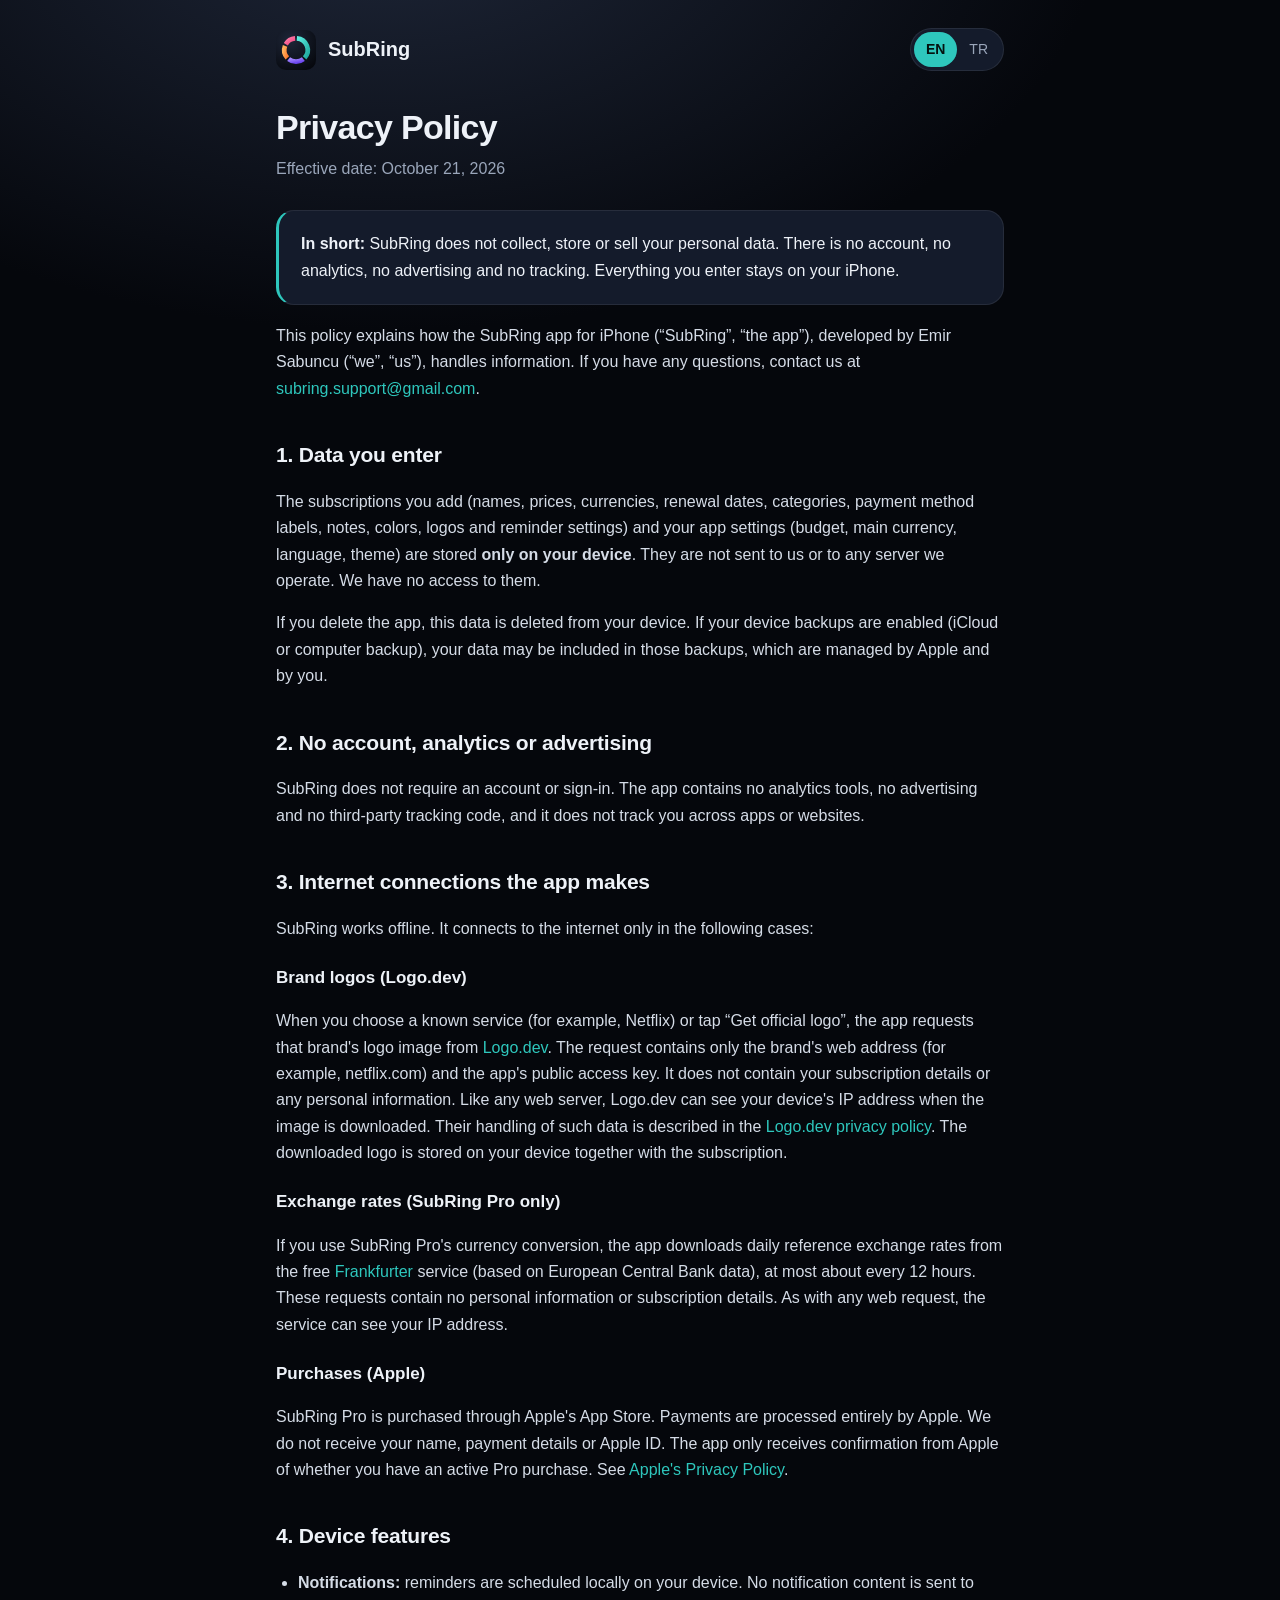
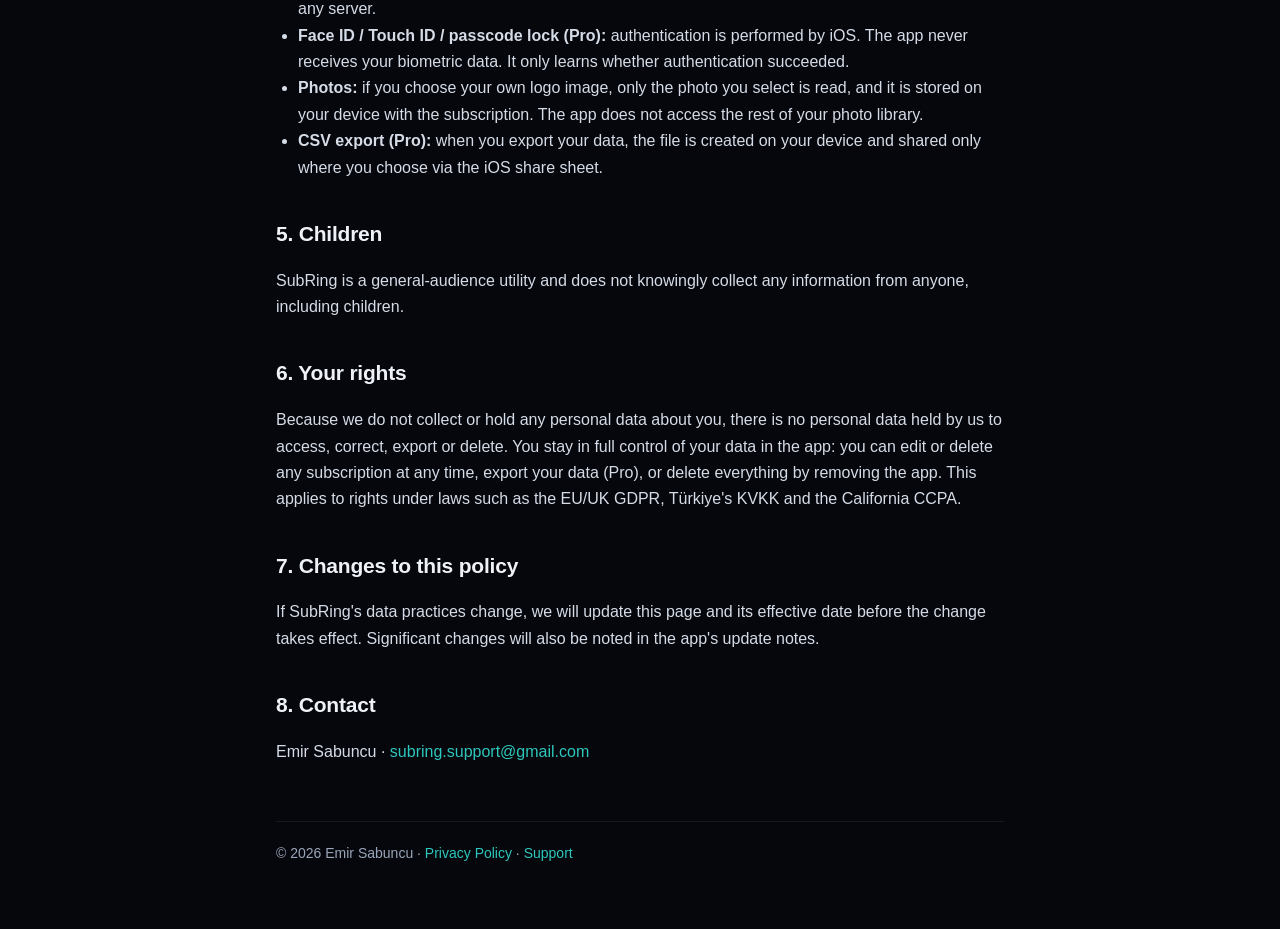
==== privacy/index.html @ 9c8dc2fd "Add website" ====
<!doctype html>
<html lang="en">
<head>
<meta charset="utf-8">
<meta name="viewport" content="width=device-width, initial-scale=1">
<title>Privacy Policy – SubRing</title>
<meta name="baslik-en" content="Privacy Policy – SubRing">
<meta name="baslik-tr" content="Gizlilik Politikası – SubRing">
<meta name="description" content="SubRing – subscription tracker for iPhone.">
<link rel="icon" href="data:image/svg+xml,%3Csvg%20viewBox%3D%220%200%201024%201024%22%20xmlns%3D%22http%3A//www.w3.org/2000/svg%22%3E%3Cdefs%3E%3CradialGradient%20id%3D%22lb%22%20cx%3D%22.35%22%20cy%3D%22.25%22%20r%3D%22.9%22%3E%3Cstop%20offset%3D%220%22%20stop-color%3D%22%231E2638%22/%3E%3Cstop%20offset%3D%221%22%20stop-color%3D%22%2305070C%22/%3E%3C/radialGradient%3E%3ClinearGradient%20id%3D%22l1%22%20x1%3D%220%22%20y1%3D%220%22%20x2%3D%221%22%20y2%3D%221%22%3E%3Cstop%20offset%3D%220%22%20stop-color%3D%22%235EF0E2%22/%3E%3Cstop%20offset%3D%221%22%20stop-color%3D%22%231FA89F%22/%3E%3C/linearGradient%3E%3ClinearGradient%20id%3D%22l2%22%20x1%3D%220%22%20y1%3D%220%22%20x2%3D%221%22%20y2%3D%221%22%3E%3Cstop%20offset%3D%220%22%20stop-color%3D%22%23A88BFF%22/%3E%3Cstop%20offset%3D%221%22%20stop-color%3D%22%236A45F0%22/%3E%3C/linearGradient%3E%3ClinearGradient%20id%3D%22l3%22%20x1%3D%220%22%20y1%3D%220%22%20x2%3D%221%22%20y2%3D%221%22%3E%3Cstop%20offset%3D%220%22%20stop-color%3D%22%23FFB15C%22/%3E%3Cstop%20offset%3D%221%22%20stop-color%3D%22%23FF7A2E%22/%3E%3C/linearGradient%3E%3ClinearGradient%20id%3D%22l4%22%20x1%3D%220%22%20y1%3D%220%22%20x2%3D%221%22%20y2%3D%221%22%3E%3Cstop%20offset%3D%220%22%20stop-color%3D%22%23FF7DAA%22/%3E%3Cstop%20offset%3D%221%22%20stop-color%3D%22%23F0407A%22/%3E%3C/linearGradient%3E%3C/defs%3E%3Crect%20width%3D%221024%22%20height%3D%221024%22%20fill%3D%22url%28%23lb%29%22/%3E%3Cg%20fill%3D%22none%22%20stroke-width%3D%22120%22%3E%3Cpath%20d%3D%22M534.6%20212.9A300%20300%200%200%201%20733.3%20714.6%22%20stroke%3D%22url%28%23l1%29%22/%3E%3Cpath%20d%3D%22M700.3%20745.5A300%20300%200%200%201%20323.7%20745.5%22%20stroke%3D%22url%28%23l2%29%22/%3E%3Cpath%20d%3D%22M290.7%20714.6A300%20300%200%200%201%20231.7%20405.1%22%20stroke%3D%22url%28%23l3%29%22/%3E%3Cpath%20d%3D%22M250.9%20364.2A300%20300%200%200%201%20489.4%20212.9%22%20stroke%3D%22url%28%23l4%29%22/%3E%3C/g%3E%3C/svg%3E">
<link rel="stylesheet" href="../stil.css">
<script src="../dil.js"></script>
</head>
<body>
<div class="kap">
<header>
  <a class="marka" href="../"><svg viewBox="0 0 1024 1024" aria-hidden="true"><defs><radialGradient id="lb" cx=".35" cy=".25" r=".9"><stop offset="0" stop-color="#1E2638"/><stop offset="1" stop-color="#05070C"/></radialGradient><linearGradient id="l1" x1="0" y1="0" x2="1" y2="1"><stop offset="0" stop-color="#5EF0E2"/><stop offset="1" stop-color="#1FA89F"/></linearGradient><linearGradient id="l2" x1="0" y1="0" x2="1" y2="1"><stop offset="0" stop-color="#A88BFF"/><stop offset="1" stop-color="#6A45F0"/></linearGradient><linearGradient id="l3" x1="0" y1="0" x2="1" y2="1"><stop offset="0" stop-color="#FFB15C"/><stop offset="1" stop-color="#FF7A2E"/></linearGradient><linearGradient id="l4" x1="0" y1="0" x2="1" y2="1"><stop offset="0" stop-color="#FF7DAA"/><stop offset="1" stop-color="#F0407A"/></linearGradient></defs><rect width="1024" height="1024" fill="url(#lb)"/><g fill="none" stroke-width="120"><path d="M534.6 212.9A300 300 0 0 1 733.3 714.6" stroke="url(#l1)"/><path d="M700.3 745.5A300 300 0 0 1 323.7 745.5" stroke="url(#l2)"/><path d="M290.7 714.6A300 300 0 0 1 231.7 405.1" stroke="url(#l3)"/><path d="M250.9 364.2A300 300 0 0 1 489.4 212.9" stroke="url(#l4)"/></g></svg><span>SubRing</span></a>
  <div class="dil" role="group" aria-label="Language">
    <button type="button" data-sec="en" aria-pressed="true">EN</button>
    <button type="button" data-sec="tr" aria-pressed="false">TR</button>
  </div>
</header>

<article data-dil="en">
  <h1>Privacy Policy</h1>
  <p class="alt">Effective date: October 21, 2026</p>
  <div class="kart ozet">
    <strong>In short:</strong> SubRing does not collect, store or sell your personal data. There is no account, no analytics, no advertising and no tracking. Everything you enter stays on your iPhone.
  </div>

  <p>This policy explains how the SubRing app for iPhone (“SubRing”, “the app”), developed by Emir Sabuncu (“we”, “us”), handles information. If you have any questions, contact us at <a href="mailto:subring.support@gmail.com">subring.support@gmail.com</a>.</p>

  <h2>1. Data you enter</h2>
  <p>The subscriptions you add (names, prices, currencies, renewal dates, categories, payment method labels, notes, colors, logos and reminder settings) and your app settings (budget, main currency, language, theme) are stored <strong>only on your device</strong>. They are not sent to us or to any server we operate. We have no access to them.</p>
  <p>If you delete the app, this data is deleted from your device. If your device backups are enabled (iCloud or computer backup), your data may be included in those backups, which are managed by Apple and by you.</p>

  <h2>2. No account, analytics or advertising</h2>
  <p>SubRing does not require an account or sign-in. The app contains no analytics tools, no advertising and no third-party tracking code, and it does not track you across apps or websites.</p>

  <h2>3. Internet connections the app makes</h2>
  <p>SubRing works offline. It connects to the internet only in the following cases:</p>
  <h3>Brand logos (Logo.dev)</h3>
  <p>When you choose a known service (for example, Netflix) or tap “Get official logo”, the app requests that brand's logo image from <a href="https://logo.dev">Logo.dev</a>. The request contains only the brand's web address (for example, netflix.com) and the app's public access key. It does not contain your subscription details or any personal information. Like any web server, Logo.dev can see your device's IP address when the image is downloaded. Their handling of such data is described in the <a href="https://logo.dev/legal/privacy">Logo.dev privacy policy</a>. The downloaded logo is stored on your device together with the subscription.</p>
  <h3>Exchange rates (SubRing Pro only)</h3>
  <p>If you use SubRing Pro's currency conversion, the app downloads daily reference exchange rates from the free <a href="https://frankfurter.dev">Frankfurter</a> service (based on European Central Bank data), at most about every 12 hours. These requests contain no personal information or subscription details. As with any web request, the service can see your IP address.</p>
  <h3>Purchases (Apple)</h3>
  <p>SubRing Pro is purchased through Apple's App Store. Payments are processed entirely by Apple. We do not receive your name, payment details or Apple ID. The app only receives confirmation from Apple of whether you have an active Pro purchase. See <a href="https://www.apple.com/legal/privacy/">Apple's Privacy Policy</a>.</p>

  <h2>4. Device features</h2>
  <ul>
    <li><strong>Notifications:</strong> reminders are scheduled locally on your device. No notification content is sent to any server.</li>
    <li><strong>Face ID / Touch ID / passcode lock (Pro):</strong> authentication is performed by iOS. The app never receives your biometric data. It only learns whether authentication succeeded.</li>
    <li><strong>Photos:</strong> if you choose your own logo image, only the photo you select is read, and it is stored on your device with the subscription. The app does not access the rest of your photo library.</li>
    <li><strong>CSV export (Pro):</strong> when you export your data, the file is created on your device and shared only where you choose via the iOS share sheet.</li>
  </ul>

  <h2>5. Children</h2>
  <p>SubRing is a general-audience utility and does not knowingly collect any information from anyone, including children.</p>

  <h2>6. Your rights</h2>
  <p>Because we do not collect or hold any personal data about you, there is no personal data held by us to access, correct, export or delete. You stay in full control of your data in the app: you can edit or delete any subscription at any time, export your data (Pro), or delete everything by removing the app. This applies to rights under laws such as the EU/UK GDPR, Türkiye's KVKK and the California CCPA.</p>

  <h2>7. Changes to this policy</h2>
  <p>If SubRing's data practices change, we will update this page and its effective date before the change takes effect. Significant changes will also be noted in the app's update notes.</p>

  <h2>8. Contact</h2>
  <p>Emir Sabuncu · <a href="mailto:subring.support@gmail.com">subring.support@gmail.com</a></p>
</article>

<article data-dil="tr" hidden>
  <h1>Gizlilik Politikası</h1>
  <p class="alt">Yürürlük tarihi: 21 Ekim 2026</p>
  <div class="kart ozet">
    <strong>Kısaca:</strong> SubRing kişisel verilerini toplamaz, saklamaz ve satmaz. Hesap, analiz aracı, reklam ya da takip yoktur. Girdiğin her şey iPhone'unda kalır.
  </div>

  <p>Bu politika, Emir Sabuncu (“biz”) tarafından geliştirilen iPhone uygulaması SubRing'in (“uygulama”) bilgileri nasıl ele aldığını açıklar. Sorularını <a href="mailto:subring.support@gmail.com">subring.support@gmail.com</a> adresine iletebilirsin.</p>

  <h2>1. Girdiğin veriler</h2>
  <p>Eklediğin abonelikler (ad, fiyat, para birimi, yenileme tarihi, kategori, ödeme yöntemi etiketi, notlar, renk, logo ve hatırlatma ayarları) ve uygulama ayarların (bütçe, ana para birimi, dil, tema) <strong>yalnızca cihazında</strong> saklanır. Bize ya da işlettiğimiz herhangi bir sunucuya gönderilmez. Bu verilere erişimimiz yoktur.</p>
  <p>Uygulamayı silersen bu veriler de cihazından silinir. Cihaz yedeklemesi açıksa (iCloud ya da bilgisayar yedeği), verilerin bu yedeklere dahil olabilir. Bu yedekler Apple ve senin tarafından yönetilir.</p>

  <h2>2. Hesap, analiz ve reklam yok</h2>
  <p>SubRing hesap ya da oturum açma gerektirmez. Uygulamada analiz aracı, reklam veya üçüncü taraf takip kodu bulunmaz. Seni diğer uygulama ve web sitelerinde takip etmez.</p>

  <h2>3. Uygulamanın internet bağlantıları</h2>
  <p>SubRing internetsiz çalışır. Yalnızca şu durumlarda internete bağlanır:</p>
  <h3>Marka logoları (Logo.dev)</h3>
  <p>Bilinen bir servisi seçtiğinde (örneğin Netflix) ya da “Resmi logoyu getir”e dokunduğunda uygulama, o markanın logosunu <a href="https://logo.dev">Logo.dev</a> servisinden ister. İstek yalnızca markanın web adresini (örneğin netflix.com) ve uygulamanın herkese açık erişim anahtarını içerir. Abonelik bilgilerini ya da kişisel bir bilgiyi içermez. Her web sunucusunda olduğu gibi Logo.dev, görsel indirilirken cihazının IP adresini görebilir. Bu verinin nasıl işlendiği <a href="https://logo.dev/legal/privacy">Logo.dev gizlilik politikasında</a> açıklanır. İndirilen logo, abonelikle birlikte cihazında saklanır.</p>
  <h3>Döviz kurları (yalnızca SubRing Pro)</h3>
  <p>SubRing Pro'nun döviz çevirisini kullanırsan uygulama, Avrupa Merkez Bankası verilerine dayanan ücretsiz <a href="https://frankfurter.dev">Frankfurter</a> servisinden günlük referans kurlarını en fazla yaklaşık 12 saatte bir indirir. Bu istekler kişisel bilgi ya da abonelik bilgisi içermez. Her web isteğinde olduğu gibi servis IP adresini görebilir.</p>
  <h3>Satın almalar (Apple)</h3>
  <p>SubRing Pro, Apple'ın App Store'u üzerinden satın alınır. Ödemeler tamamen Apple tarafından işlenir. Adın, ödeme bilgilerin ya da Apple kimliğin bize ulaşmaz. Uygulama Apple'dan yalnızca aktif bir Pro satın alımın olup olmadığı bilgisini alır. Ayrıntılar için <a href="https://www.apple.com/tr/legal/privacy/">Apple Gizlilik Politikası</a>'na bakabilirsin.</p>

  <h2>4. Cihaz özellikleri</h2>
  <ul>
    <li><strong>Bildirimler:</strong> hatırlatmalar cihazında yerel olarak planlanır. Bildirim içeriği hiçbir sunucuya gönderilmez.</li>
    <li><strong>Face ID / Touch ID / parola kilidi (Pro):</strong> doğrulamayı iOS yapar. Uygulama biyometrik verilerine asla erişmez, yalnızca doğrulamanın başarılı olup olmadığını öğrenir.</li>
    <li><strong>Fotoğraflar:</strong> kendi logo görselini seçersen yalnızca seçtiğin fotoğraf okunur ve abonelikle birlikte cihazında saklanır. Uygulama fotoğraf arşivinin geri kalanına erişmez.</li>
    <li><strong>CSV dışa aktarma (Pro):</strong> verilerini dışa aktardığında dosya cihazında oluşturulur ve yalnızca iOS paylaşım ekranında seçtiğin yere gönderilir.</li>
  </ul>

  <h2>5. Çocuklar</h2>
  <p>SubRing genel kullanıcı kitlesine yönelik bir araçtır ve çocuklar dahil hiç kimseden bilerek bilgi toplamaz.</p>

  <h2>6. Hakların</h2>
  <p>Hakkında kişisel veri toplamadığımız ve saklamadığımız için, elimizde erişebileceğin, düzeltebileceğin, aktarabileceğin ya da silebileceğin kişisel verin bulunmaz. Uygulamadaki verilerin tamamen senin kontrolündedir: istediğin zaman bir aboneliği düzenleyebilir ya da silebilir, verilerini dışa aktarabilir (Pro) veya uygulamayı silerek hepsini kaldırabilirsin. Bu durum 6698 sayılı KVKK, AB/Birleşik Krallık GDPR ve Kaliforniya CCPA gibi düzenlemelerdeki haklar için de geçerlidir.</p>

  <h2>7. Bu politikadaki değişiklikler</h2>
  <p>SubRing'in veri uygulamaları değişirse, değişiklik yürürlüğe girmeden önce bu sayfayı ve yürürlük tarihini güncelleriz. Önemli değişiklikler ayrıca uygulamanın güncelleme notlarında belirtilir.</p>

  <h2>8. İletişim</h2>
  <p>Emir Sabuncu · <a href="mailto:subring.support@gmail.com">subring.support@gmail.com</a></p>
</article>

<footer>
  <div data-dil="en">© 2026 Emir Sabuncu · <a href="../privacy/">Privacy Policy</a> · <a href="../support/">Support</a></div>
  <div data-dil="tr" hidden>© 2026 Emir Sabuncu · <a href="../privacy/">Gizlilik Politikası</a> · <a href="../support/">Destek</a></div>
</footer>
</div>
</body>
</html>
---- stil.css ----
:root{
  --bg:#05070C; --bg2:#121826; --kart:#141b2b; --kenar:rgba(255,255,255,.08);
  --yazi:#EEF2F8; --soluk:#9AA6BA; --vurgu:#2EC7BD;
  color-scheme: dark;
}
*{box-sizing:border-box}
html{-webkit-text-size-adjust:100%}
body{
  margin:0; min-height:100vh; color:var(--yazi);
  font:16px/1.65 -apple-system,BlinkMacSystemFont,"SF Pro Text","Segoe UI",Roboto,Helvetica,Arial,sans-serif;
  background:radial-gradient(1200px 700px at 30% -10%,#1E2638 0%,var(--bg) 60%) fixed,var(--bg);
}
a{color:var(--vurgu);text-decoration:none}
a:hover{text-decoration:underline}
.kap{max-width:760px;margin:0 auto;padding:28px 16px 64px}
header{display:flex;align-items:center;justify-content:space-between;gap:12px;margin-bottom:36px}
.marka{display:flex;align-items:center;gap:12px;color:var(--yazi);font-weight:700;font-size:20px}
.marka:hover{text-decoration:none}
.marka svg{width:40px;height:40px;border-radius:10px;flex:none}
.dil{display:flex;background:var(--kart);border:1px solid var(--kenar);border-radius:999px;padding:3px}
.dil button{all:unset;cursor:pointer;padding:6px 12px;border-radius:999px;font-size:14px;color:var(--soluk)}
.dil button[aria-pressed="true"]{background:var(--vurgu);color:#04110F;font-weight:600}
h1{font-size:34px;line-height:1.2;margin:0 0 8px;letter-spacing:-.02em}
h2{font-size:21px;margin:36px 0 10px;letter-spacing:-.01em}
h3{font-size:17px;margin:22px 0 6px}
p,li{color:#D5DCE7}
.alt{color:var(--soluk);margin:0 0 28px}
.kart{background:var(--kart);border:1px solid var(--kenar);border-radius:18px;padding:20px 22px;margin:18px 0}
.ozet{border-left:3px solid var(--vurgu)}
ul{padding-left:22px}
.izgara{display:grid;gap:14px;grid-template-columns:repeat(auto-fit,minmax(220px,1fr));margin-top:28px}
.izgara a.kart{display:block;margin:0;color:var(--yazi);transition:transform .15s,border-color .15s}
.izgara a.kart:hover{text-decoration:none;transform:translateY(-2px);border-color:rgba(46,199,189,.5)}
.izgara a.kart strong{display:block;font-size:17px;margin-bottom:4px}
.izgara a.kart span{color:var(--soluk);font-size:15px}
.posta{display:inline-block;margin-top:6px;padding:10px 16px;border-radius:12px;background:var(--vurgu);color:#04110F;font-weight:600}
.posta:hover{text-decoration:none;filter:brightness(1.08)}
footer{margin-top:56px;padding-top:20px;border-top:1px solid var(--kenar);color:var(--soluk);font-size:14px}
[lang]:not(html)[hidden]{display:none}
@media (max-width:520px){h1{font-size:28px}}
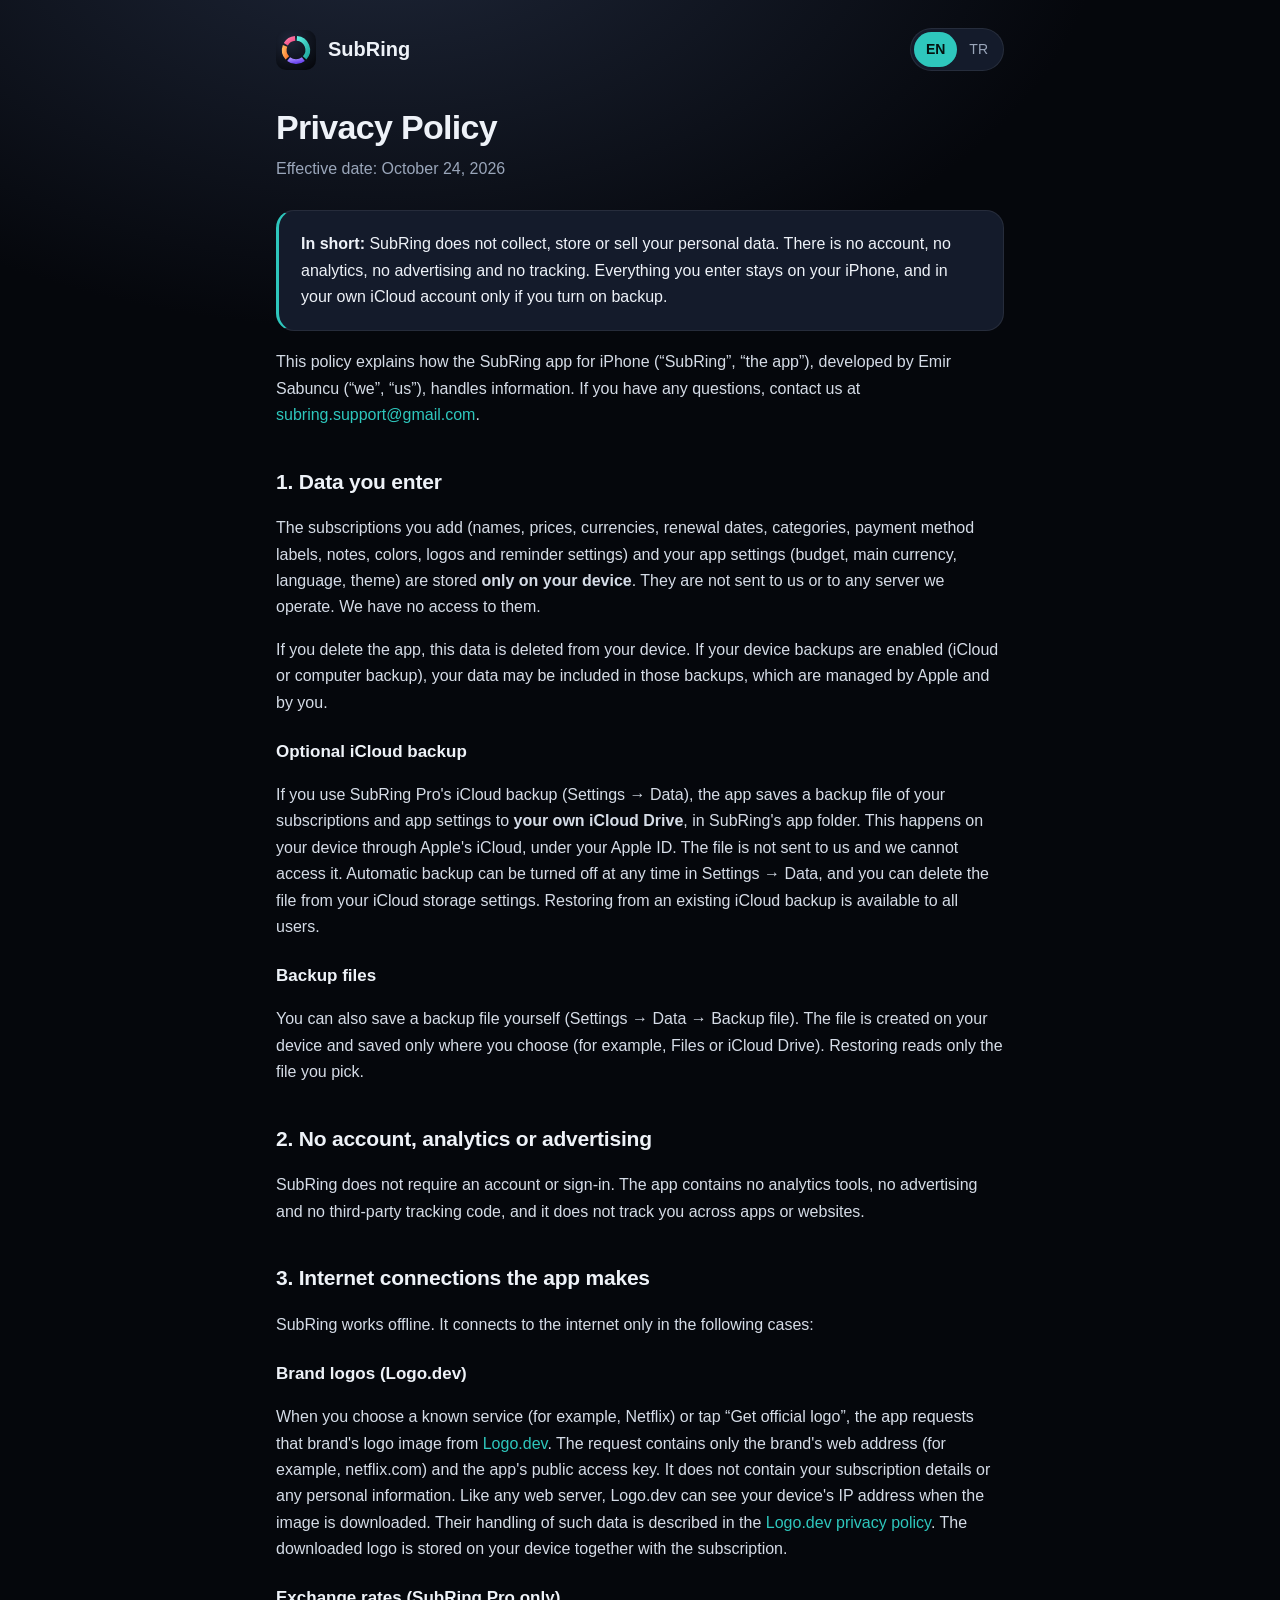
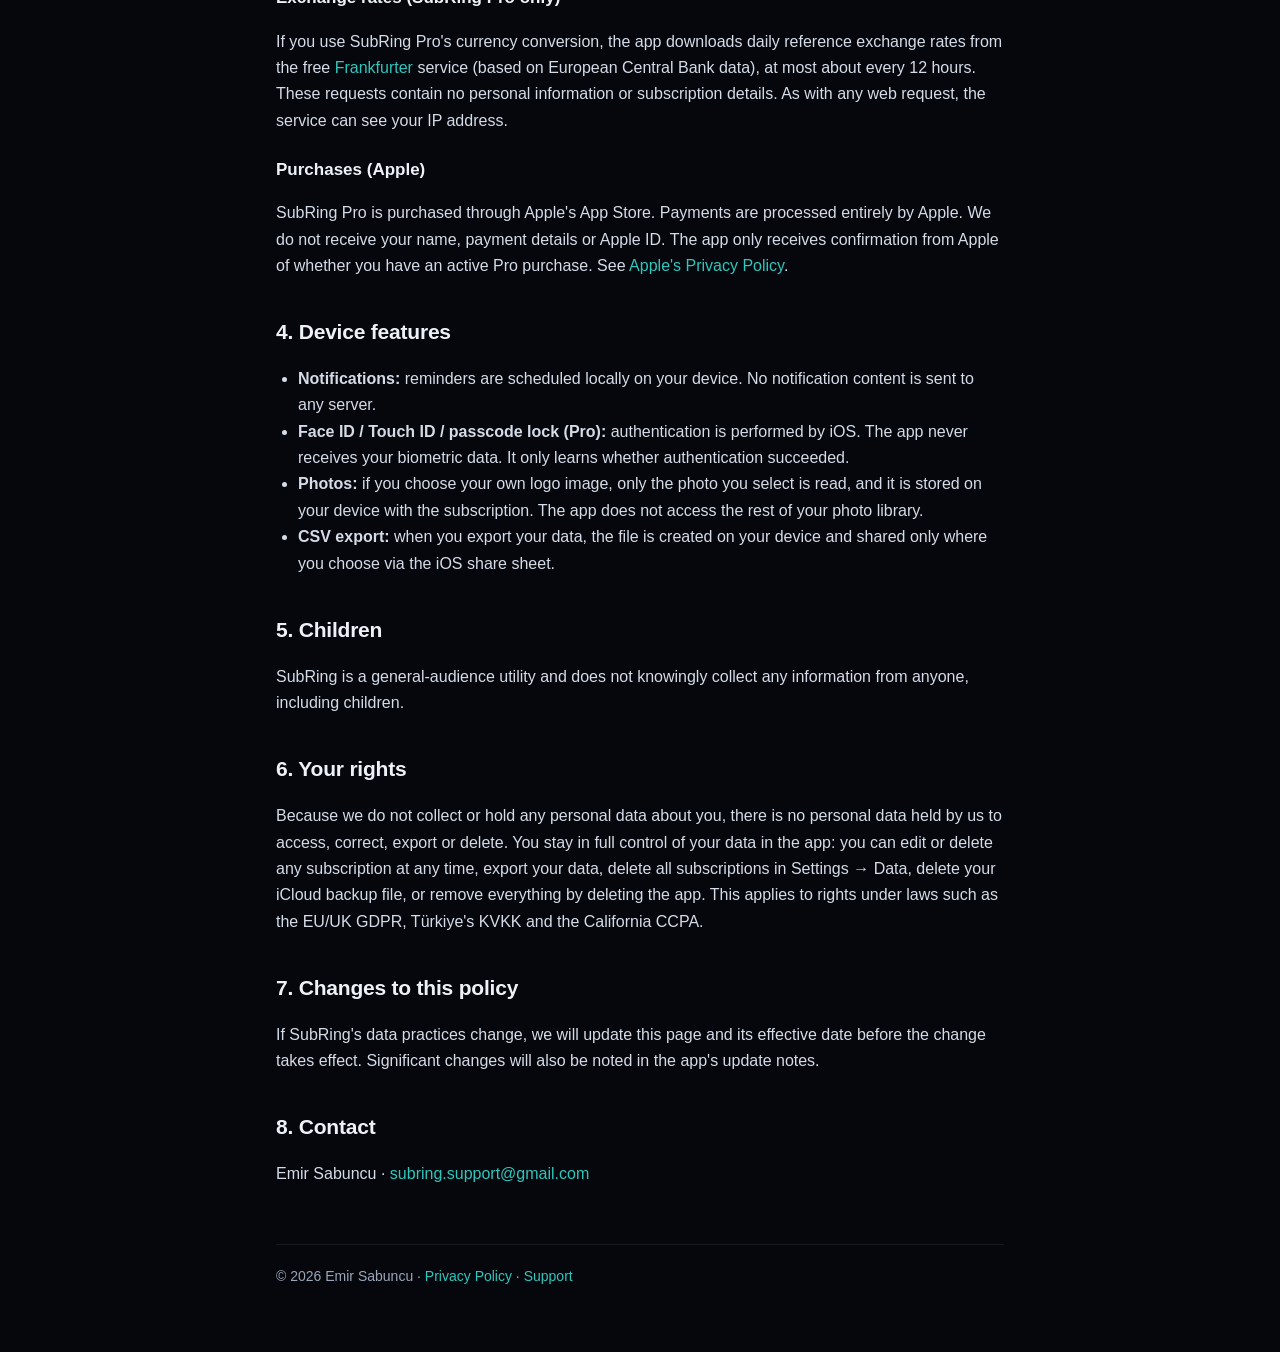
==== commit 6c2f2a34: "Add files via upload" ====
--- a/privacy/index.html
+++ b/privacy/index.html
@@ -23,9 +23,9 @@
 
 <article data-dil="en">
   <h1>Privacy Policy</h1>
-  <p class="alt">Effective date: October 21, 2026</p>
+  <p class="alt">Effective date: October 24, 2026</p>
   <div class="kart ozet">
-    <strong>In short:</strong> SubRing does not collect, store or sell your personal data. There is no account, no analytics, no advertising and no tracking. Everything you enter stays on your iPhone.
+    <strong>In short:</strong> SubRing does not collect, store or sell your personal data. There is no account, no analytics, no advertising and no tracking. Everything you enter stays on your iPhone, and in your own iCloud account only if you turn on backup.
   </div>
 
   <p>This policy explains how the SubRing app for iPhone (“SubRing”, “the app”), developed by Emir Sabuncu (“we”, “us”), handles information. If you have any questions, contact us at <a href="mailto:subring.support@gmail.com">subring.support@gmail.com</a>.</p>
@@ -33,6 +33,10 @@
   <h2>1. Data you enter</h2>
   <p>The subscriptions you add (names, prices, currencies, renewal dates, categories, payment method labels, notes, colors, logos and reminder settings) and your app settings (budget, main currency, language, theme) are stored <strong>only on your device</strong>. They are not sent to us or to any server we operate. We have no access to them.</p>
   <p>If you delete the app, this data is deleted from your device. If your device backups are enabled (iCloud or computer backup), your data may be included in those backups, which are managed by Apple and by you.</p>
+  <h3>Optional iCloud backup</h3>
+  <p>If you use SubRing Pro's iCloud backup (Settings → Data), the app saves a backup file of your subscriptions and app settings to <strong>your own iCloud Drive</strong>, in SubRing's app folder. This happens on your device through Apple's iCloud, under your Apple ID. The file is not sent to us and we cannot access it. Automatic backup can be turned off at any time in Settings → Data, and you can delete the file from your iCloud storage settings. Restoring from an existing iCloud backup is available to all users.</p>
+  <h3>Backup files</h3>
+  <p>You can also save a backup file yourself (Settings → Data → Backup file). The file is created on your device and saved only where you choose (for example, Files or iCloud Drive). Restoring reads only the file you pick.</p>
 
   <h2>2. No account, analytics or advertising</h2>
   <p>SubRing does not require an account or sign-in. The app contains no analytics tools, no advertising and no third-party tracking code, and it does not track you across apps or websites.</p>
@@ -51,14 +55,14 @@
     <li><strong>Notifications:</strong> reminders are scheduled locally on your device. No notification content is sent to any server.</li>
     <li><strong>Face ID / Touch ID / passcode lock (Pro):</strong> authentication is performed by iOS. The app never receives your biometric data. It only learns whether authentication succeeded.</li>
     <li><strong>Photos:</strong> if you choose your own logo image, only the photo you select is read, and it is stored on your device with the subscription. The app does not access the rest of your photo library.</li>
-    <li><strong>CSV export (Pro):</strong> when you export your data, the file is created on your device and shared only where you choose via the iOS share sheet.</li>
+    <li><strong>CSV export:</strong> when you export your data, the file is created on your device and shared only where you choose via the iOS share sheet.</li>
   </ul>
 
   <h2>5. Children</h2>
   <p>SubRing is a general-audience utility and does not knowingly collect any information from anyone, including children.</p>
 
   <h2>6. Your rights</h2>
-  <p>Because we do not collect or hold any personal data about you, there is no personal data held by us to access, correct, export or delete. You stay in full control of your data in the app: you can edit or delete any subscription at any time, export your data (Pro), or delete everything by removing the app. This applies to rights under laws such as the EU/UK GDPR, Türkiye's KVKK and the California CCPA.</p>
+  <p>Because we do not collect or hold any personal data about you, there is no personal data held by us to access, correct, export or delete. You stay in full control of your data in the app: you can edit or delete any subscription at any time, export your data, delete all subscriptions in Settings → Data, delete your iCloud backup file, or remove everything by deleting the app. This applies to rights under laws such as the EU/UK GDPR, Türkiye's KVKK and the California CCPA.</p>
 
   <h2>7. Changes to this policy</h2>
   <p>If SubRing's data practices change, we will update this page and its effective date before the change takes effect. Significant changes will also be noted in the app's update notes.</p>
@@ -69,9 +73,9 @@
 
 <article data-dil="tr" hidden>
   <h1>Gizlilik Politikası</h1>
-  <p class="alt">Yürürlük tarihi: 21 Ekim 2026</p>
+  <p class="alt">Yürürlük tarihi: 24 Ekim 2026</p>
   <div class="kart ozet">
-    <strong>Kısaca:</strong> SubRing kişisel verilerini toplamaz, saklamaz ve satmaz. Hesap, analiz aracı, reklam ya da takip yoktur. Girdiğin her şey iPhone'unda kalır.
+    <strong>Kısaca:</strong> SubRing kişisel verilerini toplamaz, saklamaz ve satmaz. Hesap, analiz aracı, reklam ya da takip yoktur. Girdiğin her şey iPhone'unda kalır; yalnızca yedeklemeyi açarsan kendi iCloud hesabına da kaydedilir.
   </div>
 
   <p>Bu politika, Emir Sabuncu (“biz”) tarafından geliştirilen iPhone uygulaması SubRing'in (“uygulama”) bilgileri nasıl ele aldığını açıklar. Sorularını <a href="mailto:subring.support@gmail.com">subring.support@gmail.com</a> adresine iletebilirsin.</p>
@@ -79,6 +83,10 @@
   <h2>1. Girdiğin veriler</h2>
   <p>Eklediğin abonelikler (ad, fiyat, para birimi, yenileme tarihi, kategori, ödeme yöntemi etiketi, notlar, renk, logo ve hatırlatma ayarları) ve uygulama ayarların (bütçe, ana para birimi, dil, tema) <strong>yalnızca cihazında</strong> saklanır. Bize ya da işlettiğimiz herhangi bir sunucuya gönderilmez. Bu verilere erişimimiz yoktur.</p>
   <p>Uygulamayı silersen bu veriler de cihazından silinir. Cihaz yedeklemesi açıksa (iCloud ya da bilgisayar yedeği), verilerin bu yedeklere dahil olabilir. Bu yedekler Apple ve senin tarafından yönetilir.</p>
+  <h3>İsteğe bağlı iCloud yedeği</h3>
+  <p>SubRing Pro'nun iCloud yedeğini kullanırsan (Ayarlar → Veriler), uygulama aboneliklerinin ve uygulama ayarlarının yedek dosyasını <strong>kendi iCloud Drive'ına</strong>, SubRing'in uygulama klasörüne kaydeder. Bu işlem cihazında, Apple kimliğinle ve Apple'ın iCloud hizmeti üzerinden yapılır. Dosya bize gönderilmez ve ona erişimimiz yoktur. Otomatik yedeği Ayarlar → Veriler'den istediğin zaman kapatabilir, dosyayı iCloud depolama ayarlarından silebilirsin. Var olan bir iCloud yedeğinden geri yükleme tüm kullanıcılar için ücretsizdir.</p>
+  <h3>Yedek dosyaları</h3>
+  <p>Yedek dosyasını kendin de kaydedebilirsin (Ayarlar → Veriler → Yedek dosyası). Dosya cihazında oluşturulur ve yalnızca seçtiğin yere (örneğin Dosyalar ya da iCloud Drive) kaydedilir. Geri yüklerken yalnızca seçtiğin dosya okunur.</p>
 
   <h2>2. Hesap, analiz ve reklam yok</h2>
   <p>SubRing hesap ya da oturum açma gerektirmez. Uygulamada analiz aracı, reklam veya üçüncü taraf takip kodu bulunmaz. Seni diğer uygulama ve web sitelerinde takip etmez.</p>
@@ -97,14 +105,14 @@
     <li><strong>Bildirimler:</strong> hatırlatmalar cihazında yerel olarak planlanır. Bildirim içeriği hiçbir sunucuya gönderilmez.</li>
     <li><strong>Face ID / Touch ID / parola kilidi (Pro):</strong> doğrulamayı iOS yapar. Uygulama biyometrik verilerine asla erişmez, yalnızca doğrulamanın başarılı olup olmadığını öğrenir.</li>
     <li><strong>Fotoğraflar:</strong> kendi logo görselini seçersen yalnızca seçtiğin fotoğraf okunur ve abonelikle birlikte cihazında saklanır. Uygulama fotoğraf arşivinin geri kalanına erişmez.</li>
-    <li><strong>CSV dışa aktarma (Pro):</strong> verilerini dışa aktardığında dosya cihazında oluşturulur ve yalnızca iOS paylaşım ekranında seçtiğin yere gönderilir.</li>
+    <li><strong>CSV dışa aktarma:</strong> verilerini dışa aktardığında dosya cihazında oluşturulur ve yalnızca iOS paylaşım ekranında seçtiğin yere gönderilir.</li>
   </ul>
 
   <h2>5. Çocuklar</h2>
   <p>SubRing genel kullanıcı kitlesine yönelik bir araçtır ve çocuklar dahil hiç kimseden bilerek bilgi toplamaz.</p>
 
   <h2>6. Hakların</h2>
-  <p>Hakkında kişisel veri toplamadığımız ve saklamadığımız için, elimizde erişebileceğin, düzeltebileceğin, aktarabileceğin ya da silebileceğin kişisel verin bulunmaz. Uygulamadaki verilerin tamamen senin kontrolündedir: istediğin zaman bir aboneliği düzenleyebilir ya da silebilir, verilerini dışa aktarabilir (Pro) veya uygulamayı silerek hepsini kaldırabilirsin. Bu durum 6698 sayılı KVKK, AB/Birleşik Krallık GDPR ve Kaliforniya CCPA gibi düzenlemelerdeki haklar için de geçerlidir.</p>
+  <p>Hakkında kişisel veri toplamadığımız ve saklamadığımız için, elimizde erişebileceğin, düzeltebileceğin, aktarabileceğin ya da silebileceğin kişisel verin bulunmaz. Uygulamadaki verilerin tamamen senin kontrolündedir: istediğin zaman bir aboneliği düzenleyebilir ya da silebilir, verilerini dışa aktarabilir, Ayarlar → Veriler'den tüm abonelikleri silebilir, iCloud yedek dosyanı silebilir veya uygulamayı silerek hepsini kaldırabilirsin. Bu durum 6698 sayılı KVKK, AB/Birleşik Krallık GDPR ve Kaliforniya CCPA gibi düzenlemelerdeki haklar için de geçerlidir.</p>
 
   <h2>7. Bu politikadaki değişiklikler</h2>
   <p>SubRing'in veri uygulamaları değişirse, değişiklik yürürlüğe girmeden önce bu sayfayı ve yürürlük tarihini güncelleriz. Önemli değişiklikler ayrıca uygulamanın güncelleme notlarında belirtilir.</p>
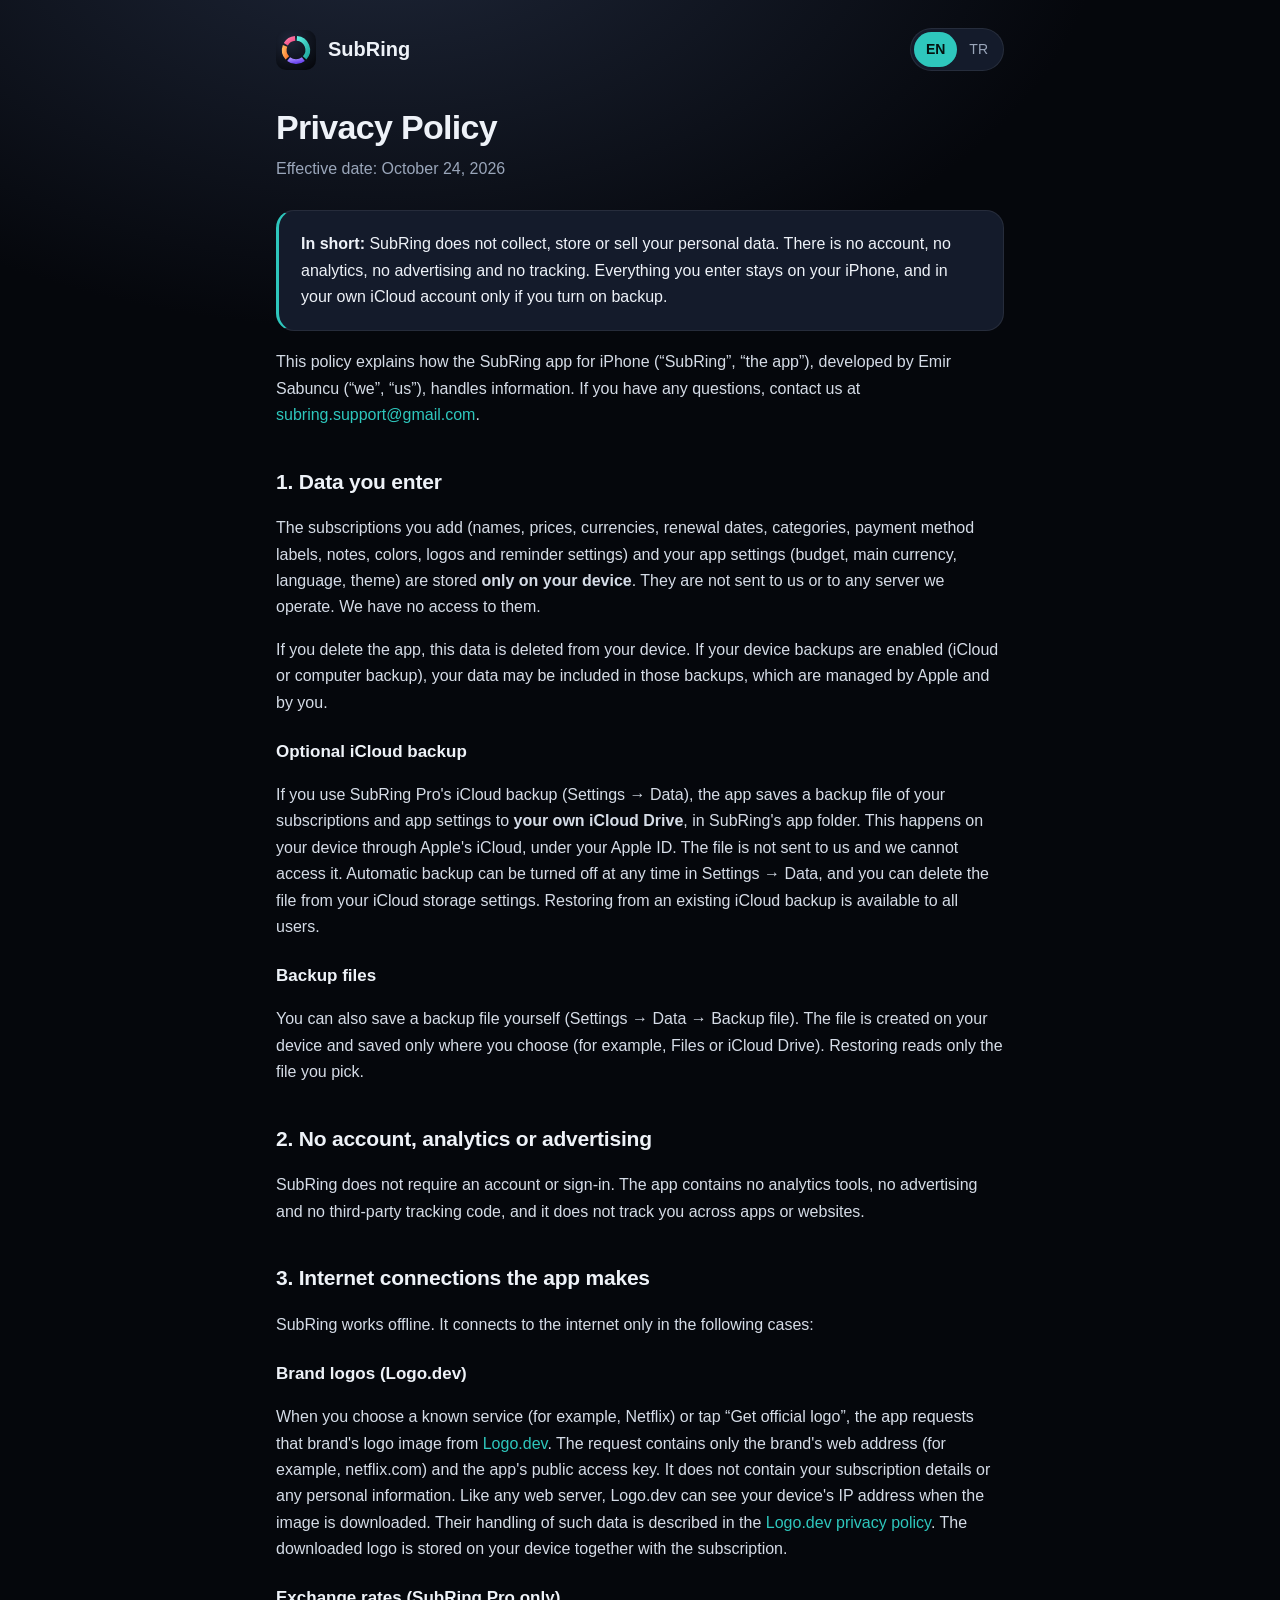
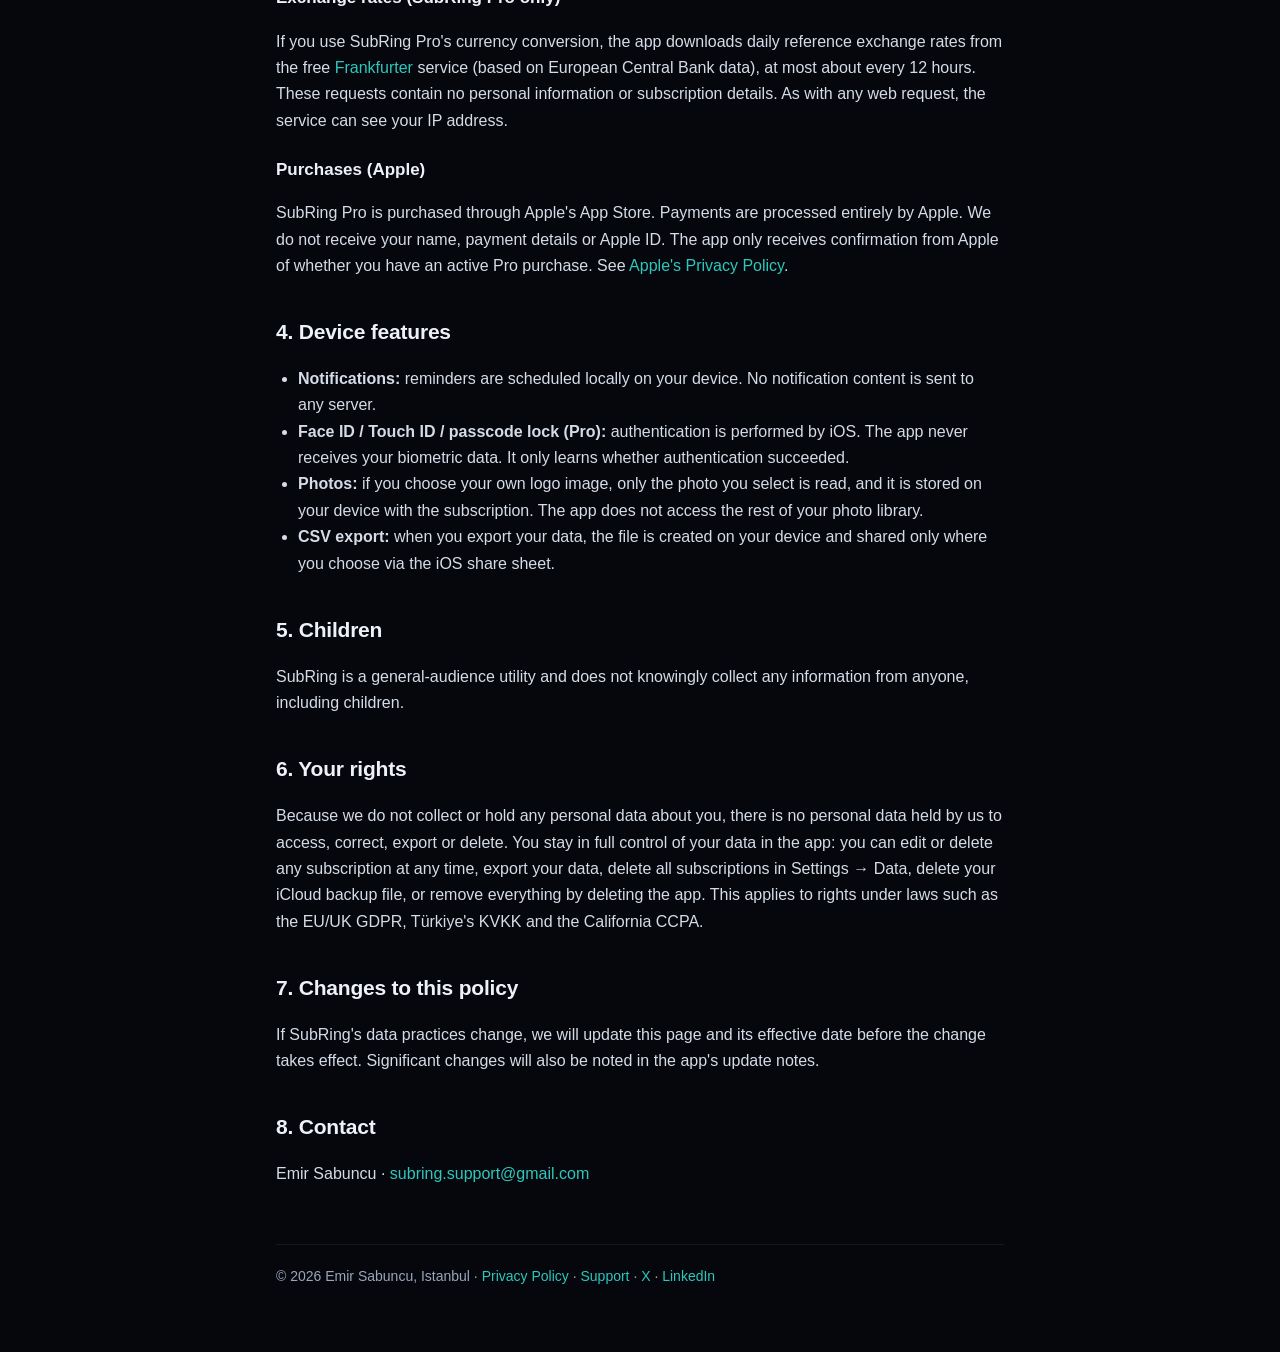
==== commit 6da5cbc4: "Launch: App Store button and social links" ====
--- a/privacy/index.html
+++ b/privacy/index.html
@@ -122,8 +122,8 @@
 </article>
 
 <footer>
-  <div data-dil="en">© 2026 Emir Sabuncu · <a href="../privacy/">Privacy Policy</a> · <a href="../support/">Support</a></div>
-  <div data-dil="tr" hidden>© 2026 Emir Sabuncu · <a href="../privacy/">Gizlilik Politikası</a> · <a href="../support/">Destek</a></div>
+  <div data-dil="en">© 2026 Emir Sabuncu, Istanbul · <a href="../privacy/">Privacy Policy</a> · <a href="../support/">Support</a> · <a href="https://x.com/emirsbnc_" rel="me noopener" target="_blank">X</a> · <a href="https://www.linkedin.com/in/emirsabuncu/" rel="me noopener" target="_blank">LinkedIn</a></div>
+  <div data-dil="tr" hidden>© 2026 Emir Sabuncu, İstanbul · <a href="../privacy/">Gizlilik Politikası</a> · <a href="../support/">Destek</a> · <a href="https://x.com/emirsbnc_" rel="me noopener" target="_blank">X</a> · <a href="https://www.linkedin.com/in/emirsabuncu/" rel="me noopener" target="_blank">LinkedIn</a></div>
 </footer>
 </div>
 </body>
--- a/stil.css
+++ b/stil.css
@@ -33,6 +33,9 @@
 .izgara a.kart:hover{text-decoration:none;transform:translateY(-2px);border-color:rgba(46,199,189,.5)}
 .izgara a.kart strong{display:block;font-size:17px;margin-bottom:4px}
 .izgara a.kart span{color:var(--soluk);font-size:15px}
+.indir{display:inline-flex;align-items:center;gap:10px;margin:-8px 0 8px;padding:12px 20px;border-radius:14px;background:#fff;color:#000;font-weight:600;font-size:16px}
+.indir:hover{text-decoration:none;filter:brightness(.92)}
+.indir svg{width:22px;height:22px}
 .posta{display:inline-block;margin-top:6px;padding:10px 16px;border-radius:12px;background:var(--vurgu);color:#04110F;font-weight:600}
 .posta:hover{text-decoration:none;filter:brightness(1.08)}
 footer{margin-top:56px;padding-top:20px;border-top:1px solid var(--kenar);color:var(--soluk);font-size:14px}
